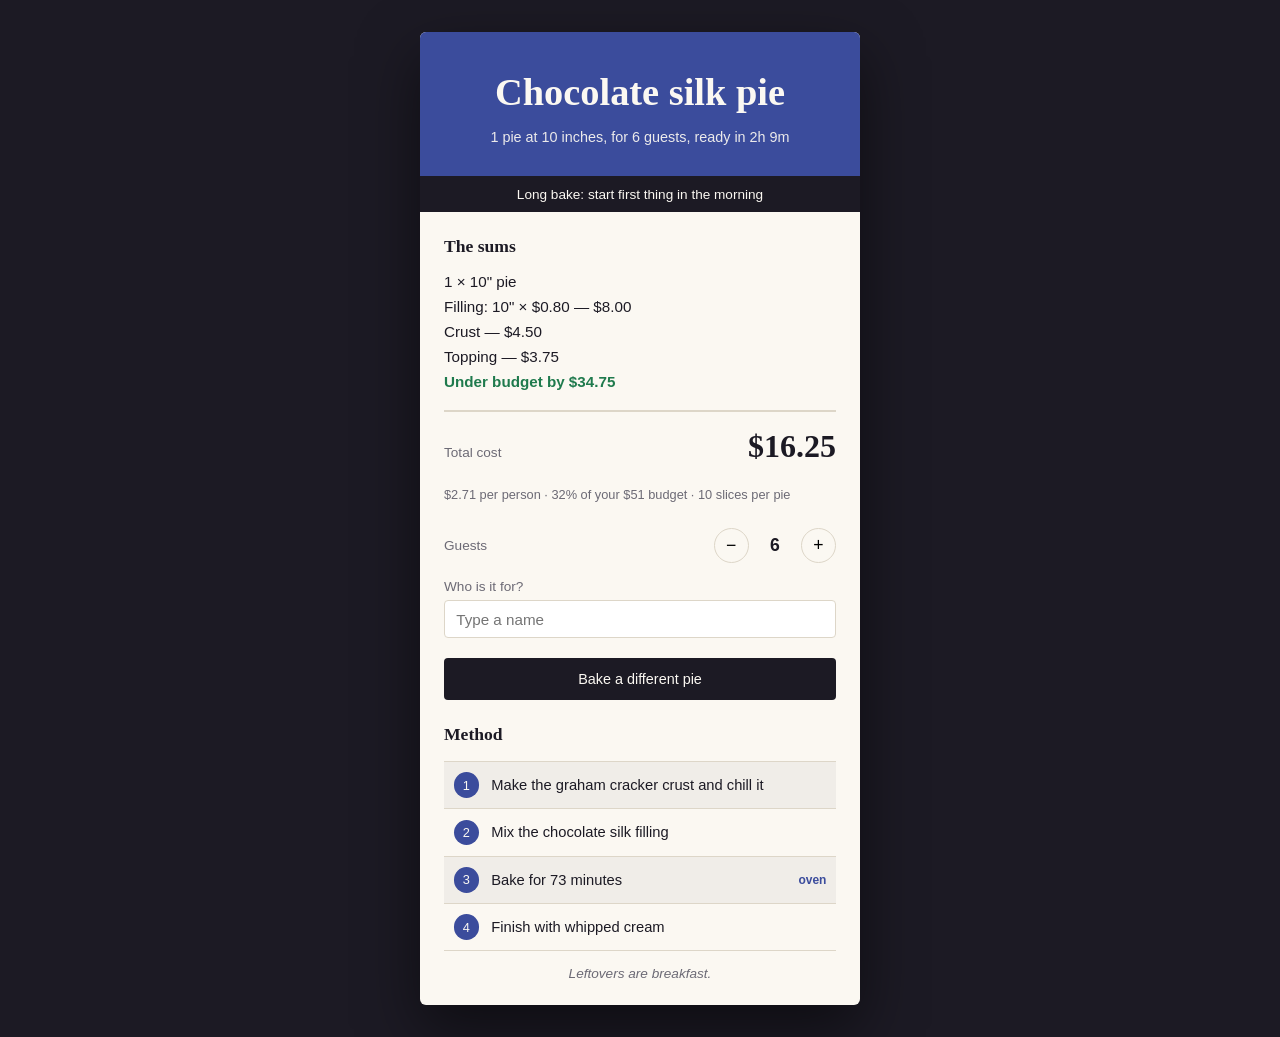
==== Week10/index.html @ e799ec42 "week ten hw" ====
<!doctype html>
<html lang="en">
  <head>
    <meta charset="UTF-8" />
    <meta name="viewport" content="width=device-width, initial-scale=1.0" />
    <title>Random Pie Generator</title>
    <link rel="stylesheet" href="css/style.css" />
  </head>

  <body>
    <article class="card">
      <header class="top">
        <p class="kicker" id="kicker"></p>
        <h1 class="name" id="name"></h1>
        <p class="sub" id="sub"></p>
      </header>

      <p class="status" id="status"></p>

      <section class="block">
        <h2>The sums</h2>
        <p class="line" id="size-line"></p>
        <p class="line" id="cost-line"></p>
        <p class="line" id="crust-line"></p>
        <p class="line" id="topping-line"></p>
        <p class="line budget" id="budget-line"></p>

        <p class="total">
          <span>Total cost</span>
          <strong id="total"></strong>
        </p>
        <p class="fine-print" id="fine-print"></p>
      </section>

      <section class="controls">
        <div class="qty">
          <span class="qty-label">Guests</span>
          <button id="minus" type="button" aria-label="One fewer guest">−</button>
          <span class="count" id="count"></span>
          <button id="plus" type="button" aria-label="One more guest">+</button>
        </div>

        <div class="field">
          <label for="who">Who is it for?</label>
          <input id="who" type="text" placeholder="Type a name" />
        </div>

        <button class="roll" id="roll" type="button">Bake a different pie</button>
      </section>

      <section class="block steps-wrap">
        <h2>Method</h2>
        <ul class="steps" id="steps"></ul>
        <p class="tagline" id="tagline"></p>
      </section>
    </article>

    <script>
   

      const crusts = [
        'all-butter shortcrust',
        'graham cracker crust',
        'lard crust',
        'chocolate cookie crust',
        'oat and almond crust',
      ]

      const fillings = [
        'Sour cherry',
        'Brown butter apple',
        'Pumpkin',
        'Key lime',
        'Blueberry lemon',
        'Pecan',
        'Peach and ginger',
        'Chocolate silk',
      ]

      const toppings = [
        'a lattice top',
        'whipped cream',
        'toasted meringue',
        'a crumble topping',
      ]

      const accents = ['#b3263e', '#2f6f4e', '#3b4c9c', '#a8541f', '#6b3f7a', '#1f7a8c']

      const taglines = [
        'Best served warm, with something cold.',
        'Rest it for an hour. Really.',
        'Nobody ever regretted a second slice.',
        'Blind bake the crust first.',
        'Leftovers are breakfast.',
        'Cut it with a hot knife.',
        'Sugar is cheaper than regret.',
      ]

      /* ---------- HELPERS ---------- */

      function pickRandom(list) {
        const index = Math.floor(Math.random() * list.length)
        return list[index]
      }

      function randomBetween(min, max) {
        return Math.floor(Math.random() * (max - min + 1)) + min
      }


      let filling
      let crust
      let topping
      let pieInches
      let costPerInch
      let crustCost
      let toppingCost
      let prepMinutes
      let bakeMinutes
      let budget
      let tagline
      let accent

      let guests = 6
      let eaterName = ''

     
      const MIN_GUESTS = 1
      const MAX_GUESTS = 20

  

      function rollNewPie() {
        filling = pickRandom(fillings)
        crust = pickRandom(crusts)
        topping = pickRandom(toppings)

        pieInches = randomBetween(8, 12)
        prepMinutes = randomBetween(15, 60)
        bakeMinutes = randomBetween(25, 75)
        budget = randomBetween(15, 60)

        costPerInch = randomBetween(5, 10) / 10 // $0.50 - $1.00
        crustCost = randomBetween(2, 4) + 0.5
        toppingCost = randomBetween(1, 3) + 0.75

        tagline = pickRandom(taglines)
        accent = pickRandom(accents)
      }

      

      function render() {

        const slicesPerPie = pieInches >= 10 ? 10 : 8

        const piesNeeded = Math.ceil(guests / slicesPerPie)

        const fillingCost = pieInches * costPerInch
        const costPerPie = fillingCost + crustCost + toppingCost
        const totalCost = costPerPie * piesNeeded
        const costPerPerson = totalCost / guests
        const budgetUsed = Math.round((totalCost / budget) * 100)
        const totalMinutes = prepMinutes + bakeMinutes
        const hoursPart = Math.floor(totalMinutes / 60)
        const minutesPart = totalMinutes % 60

        const isOverBudget = totalCost > budget
        const isLongBake = totalMinutes > 100

        const gap = Math.abs(budget - totalCost)

        let status

        if (isLongBake) {
          status = 'Long bake: start first thing in the morning'
        } else if (totalMinutes > 70) {
          status = 'An afternoon project'
        } else {
          status = 'Quick one: ready before dinner'
        }

        // ternaries for values
        const budgetLine = isOverBudget
          ? `Over budget by $${gap.toFixed(2)}`
          : `Under budget by $${gap.toFixed(2)}`

        const pieWord = piesNeeded === 1 ? 'pie' : 'pies'
        const kicker = eaterName === '' ? '' : `Made for ${eaterName}`

        const sub = `${piesNeeded} ${pieWord} at ${pieInches} inches, for ${guests} guests, ready in ${hoursPart}h ${minutesPart}m`

        const finePrint = `$${costPerPerson.toFixed(2)} per person · ${budgetUsed}% of your $${budget} budget · ${slicesPerPie} slices per pie`

        // for loop: the method list
        const steps = [
          `Make the ${crust} and chill it`,
          `Mix the ${filling.toLowerCase()} filling`,
          `Bake for ${bakeMinutes} minutes`,
          `Finish with ${topping}`,
        ]

        let stepsHTML = ''

        for (let i = 0; i < steps.length; i++) {
          const stripe = i % 2 === 0 ? 'stripe' : ''
          const isOvenStep = i % 3 === 2
          const label = isOvenStep ? `<span class="oven">oven</span>` : ''

          stepsHTML += `<li class="${stripe}"><span class="num">${i + 1}</span>${steps[i]}${label}</li>`
        }

        // ---- put it on the page ----
        document.querySelector('#kicker').textContent = kicker
        document.querySelector('#name').textContent = `${filling} pie`
        document.querySelector('#sub').textContent = sub
        document.querySelector('#status').textContent = status

        document.querySelector('#size-line').textContent =
          `${piesNeeded} × ${pieInches}" ${pieWord}`
        document.querySelector('#cost-line').textContent =
          `Filling: ${pieInches}" × $${costPerInch.toFixed(2)}  —  $${fillingCost.toFixed(2)}`
        document.querySelector('#crust-line').textContent =
          `Crust  —  $${crustCost.toFixed(2)}`
        document.querySelector('#topping-line').textContent =
          `Topping  —  $${toppingCost.toFixed(2)}`
        document.querySelector('#budget-line').textContent = budgetLine
        document.querySelector('#budget-line').classList.toggle('over', isOverBudget)

        document.querySelector('#total').textContent = `$${totalCost.toFixed(2)}`
        document.querySelector('#fine-print').textContent = finePrint
        document.querySelector('#count').textContent = guests
        document.querySelector('#steps').innerHTML = stepsHTML
        document.querySelector('#tagline').textContent = tagline

        document.body.style.setProperty('--accent', accent)

        document.querySelector('#minus').disabled = guests === MIN_GUESTS
        document.querySelector('#plus').disabled = guests === MAX_GUESTS
      }

     

      function handlePlus() {
        if (guests < MAX_GUESTS) {
          guests = guests + 1
          render()
        }
      }

      function handleMinus() {
        if (guests > MIN_GUESTS) {
          guests = guests - 1
          render()
        }
      }

      function handleName(event) {
        eaterName = event.target.value.trim()
        render()
      }

      function handleRoll() {
        rollNewPie()
        render()
      }

      document.querySelector('#plus').addEventListener('click', handlePlus)
      document.querySelector('#minus').addEventListener('click', handleMinus)
      document.querySelector('#who').addEventListener('input', handleName)
      document.querySelector('#roll').addEventListener('click', handleRoll)

      /* ---------- GO ---------- */

      rollNewPie()
      render()
    </script>
  </body>
</html>
---- Week10/css/style.css ----
:root {
  --accent: #b3263e;
  --ink: #1c1a24;
  --paper: #fbf8f2;
  --muted: #6c6a75;
  --line: #ddd6c8;
  --ff-display: 'Georgia', 'Times New Roman', serif;
  --ff-body: 'Helvetica Neue', Helvetica, Arial, sans-serif;
}

* { box-sizing: border-box; }

body {
  margin: 0;
  padding: 2rem 1rem;
  background: var(--ink);
  color: var(--ink);
  font-family: var(--ff-body);
  display: flex;
  justify-content: center;
  align-items: flex-start;
  min-height: 100vh;
}

.card {
  background: var(--paper);
  width: 100%;
  max-width: 440px;
  border-radius: 6px;
  overflow: hidden;
  box-shadow: 0 24px 60px rgb(0 0 0 / 0.5);
}

.top {
  background: var(--accent);
  color: var(--paper);
  padding: 2rem 1.5rem 1.75rem;
  text-align: center;
}

.kicker { margin: 0; font-size: 0.85rem; font-style: italic; opacity: 0.9; }
.kicker:empty { display: none; }

.name {
  font-family: var(--ff-display);
  font-size: 2.4rem;
  line-height: 1.05;
  margin: 0.5rem 0 0;
  font-weight: 700;
}

.sub { margin: 0.9rem 0 0; font-size: 0.9rem; line-height: 1.5; opacity: 0.92; }

.status {
  margin: 0;
  padding: 0.65rem 1.5rem;
  background: var(--ink);
  color: var(--paper);
  font-size: 0.85rem;
  text-align: center;
}

.block { padding: 1.5rem; }

.block h2 {
  font-family: var(--ff-display);
  font-size: 1.1rem;
  margin: 0 0 1rem;
}

.line {
  display: flex;
  justify-content: space-between;
  gap: 1rem;
  margin: 0 0 0.5rem;
  font-size: 0.95rem;
}

.line:empty { display: none; }

.budget { color: #1f7a4d; font-weight: 600; }
.budget.over { color: #b3261e; }

.total {
  display: flex;
  justify-content: space-between;
  align-items: baseline;
  margin: 1.25rem 0 0;
  padding-top: 1rem;
  border-top: 2px solid var(--line);
}

.total span { font-size: 0.85rem; color: var(--muted); }
.total strong { font-family: var(--ff-display); font-size: 2rem; }

.fine-print { margin: 1.25rem 0 0; font-size: 0.8rem; line-height: 1.5; color: var(--muted); }

.steps-wrap { padding-top: 0; }

.steps {
  list-style: none;
  margin: 0;
  padding: 0;
  border-top: 1px solid var(--line);
}

.steps li {
  display: flex;
  align-items: center;
  gap: 0.75rem;
  padding: 0.65rem 0.6rem;
  font-size: 0.92rem;
  border-bottom: 1px solid var(--line);
}

.steps li.stripe { background: rgb(0 0 0 / 0.045); }

.steps .num {
  flex: none;
  width: 1.6rem;
  height: 1.6rem;
  border-radius: 50%;
  background: var(--accent);
  color: var(--paper);
  font-size: 0.8rem;
  display: grid;
  place-items: center;
}

.steps .oven {
  margin-left: auto;
  font-size: 0.75rem;
  color: var(--accent);
  font-weight: 700;
}

.tagline { margin: 0.9rem 0 0; font-size: 0.85rem; font-style: italic; color: var(--muted); text-align: center; }



.controls { padding: 0 1.5rem 1.5rem; }

.qty { display: flex; align-items: center; gap: 0.75rem; margin: 0 0 1rem; }

.qty .qty-label { font-size: 0.85rem; color: var(--muted); margin-right: auto; }

.qty button {
  width: 2.2rem;
  height: 2.2rem;
  border: 1px solid var(--line);
  border-radius: 999px;
  background: transparent;
  font-size: 1.1rem;
  line-height: 1;
  cursor: pointer;
  font-family: inherit;
  transition: background 150ms ease;
}

.qty button:hover { background: rgb(0 0 0 / 0.06); }
.qty button:disabled { opacity: 0.3; cursor: not-allowed; }

.qty .count { min-width: 1.75rem; text-align: center; font-weight: 700; font-size: 1.1rem; }

.field label { display: block; font-size: 0.85rem; color: var(--muted); margin-bottom: 0.35rem; }

.field input {
  width: 100%;
  padding: 0.6rem 0.7rem;
  border: 1px solid var(--line);
  border-radius: 4px;
  font-family: inherit;
  font-size: 0.95rem;
  background: #fff;
}

.roll {
  display: block;
  width: 100%;
  margin-top: 1.25rem;
  padding: 0.8rem;
  border: 0;
  border-radius: 4px;
  background: var(--ink);
  color: var(--paper);
  font-family: inherit;
  font-size: 0.9rem;
  cursor: pointer;
  transition: opacity 150ms ease;
}

.roll:hover { opacity: 0.85; }

@media (max-width: 600px) {
  body { padding: 1rem 0.75rem; }
  .name { font-size: 2rem; }
}
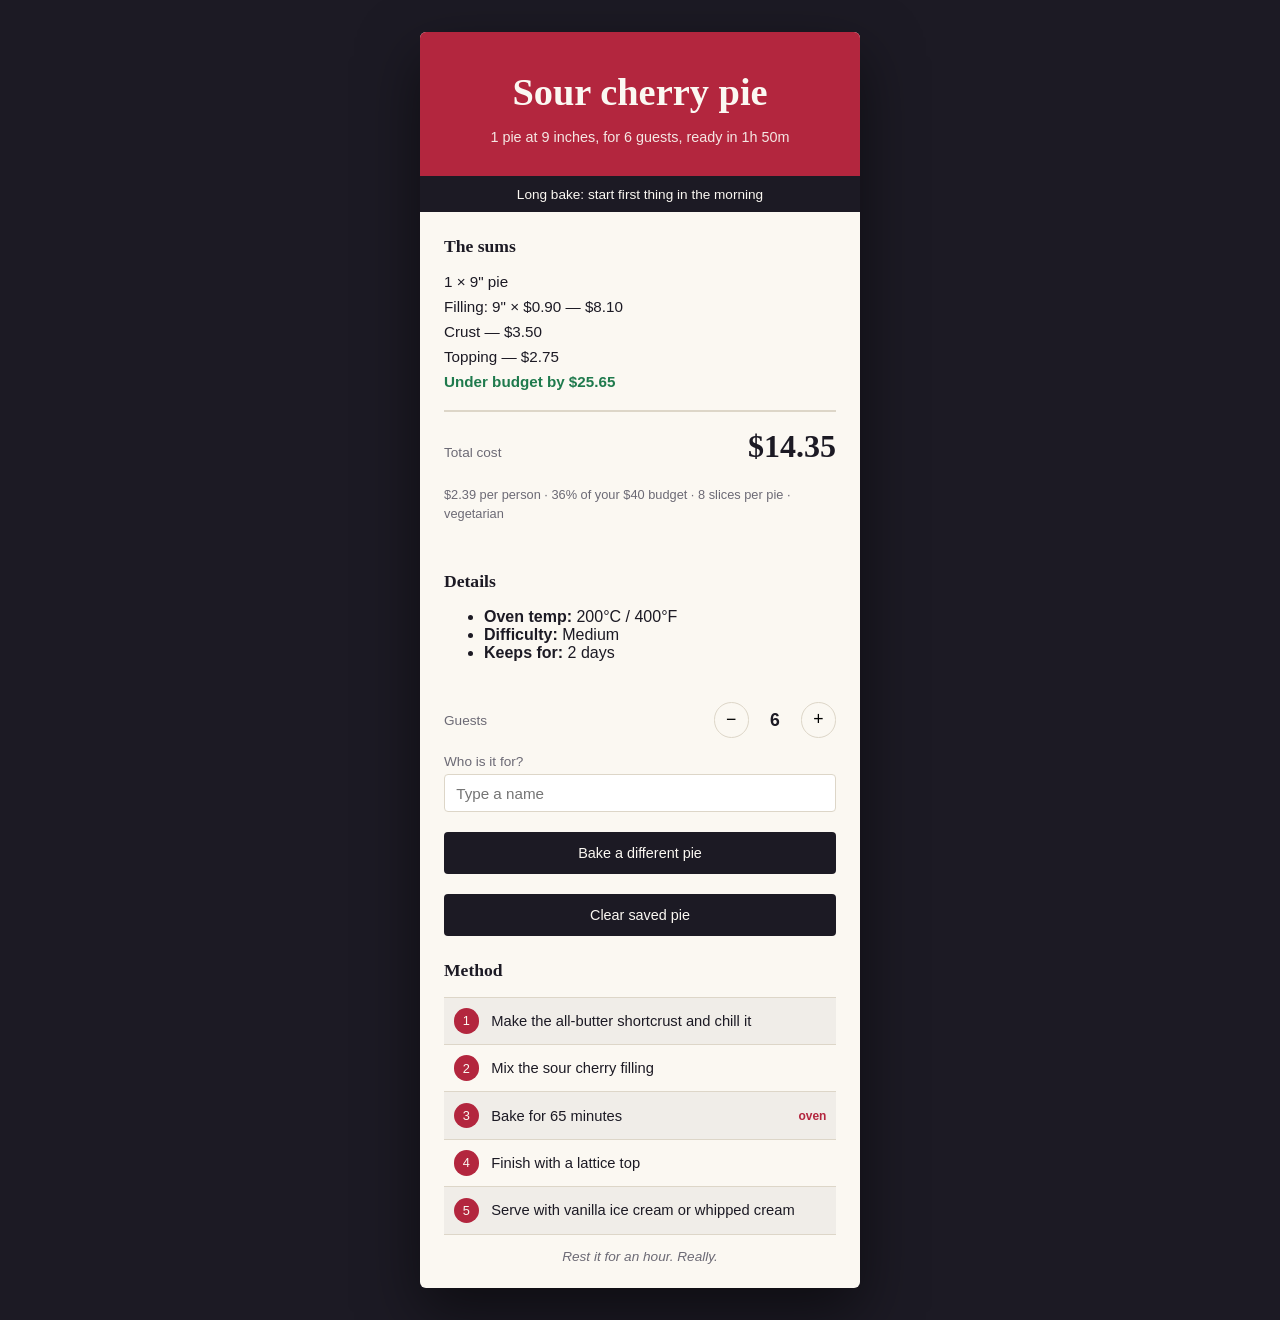
==== commit 1788f0cc: "week 12 objects deep dive" ====
--- a/Week10/index.html
+++ b/Week10/index.html
@@ -32,6 +32,12 @@
         <p class="fine-print" id="fine-print"></p>
       </section>
 
+     
+      <section class="block">
+        <h2>Details</h2>
+        <ul id="details"></ul>
+      </section>
+
       <section class="controls">
         <div class="qty">
           <span class="qty-label">Guests</span>
@@ -46,6 +52,8 @@
         </div>
 
         <button class="roll" id="roll" type="button">Bake a different pie</button>
+        <!-- NEW (Part B) -->
+        <button class="roll" id="clear" type="button">Clear saved pie</button>
       </section>
 
       <section class="block steps-wrap">
@@ -56,119 +64,242 @@
     </article>
 
     <script>
-   
-
-      const crusts = [
-        'all-butter shortcrust',
-        'graham cracker crust',
-        'lard crust',
-        'chocolate cookie crust',
-        'oat and almond crust',
+      /*
+        PART B ANSWER :
+
+        When the saved pie comes back from local storage, its DATA is all there
+        (filling, prepMinutes, the serveWith array, the details object) but its
+        methods are gone. Calling savedPie.totalMinutes() throws
+        "totalMinutes is not a function". That is because JSON only stores data,
+        and JSON.stringify silently drops functions.
+
+        To fix it, I would not trust the parsed copy: I look the pie up again in
+        my pies array by its filling name, so I get the original object with its
+        methods back (see loadSavedPie below).
+      */
+
+      /* ---------- DATA ---------- */
+
+     
+      const pies = [
+        {
+          filling: 'Sour cherry',
+          crust: 'all-butter shortcrust',
+          topping: 'a lattice top',
+          pieInches: 9,
+          costPerInch: 0.9,
+          crustCost: 3.5,
+          toppingCost: 2.75,
+          prepMinutes: 45,
+          bakeMinutes: 65,
+          budget: 40,
+          tagline: 'Rest it for an hour. Really.',
+          accent: '#b3263e',
+          isVegetarian: true,
+          serveWith: ['vanilla ice cream', 'whipped cream'],
+          details: {
+            'Oven temp': '200°C / 400°F',
+            Difficulty: 'Medium',
+            'Keeps for': '2 days',
+          },
+
+          totalMinutes() {
+            return this.prepMinutes + this.bakeMinutes
+          },
+          costPerPie() {
+            return this.pieInches * this.costPerInch + this.crustCost + this.toppingCost
+          },
+        },
+        {
+          filling: 'Brown butter apple',
+          crust: 'lard crust',
+          topping: 'a crumble topping',
+          pieInches: 10,
+          costPerInch: 0.7,
+          crustCost: 2.5,
+          toppingCost: 1.75,
+          prepMinutes: 30,
+          bakeMinutes: 50,
+          budget: 30,
+          tagline: 'Best served warm, with something cold.',
+          accent: '#a8541f',
+          isVegetarian: false,
+          serveWith: ['cheddar', 'cinnamon ice cream'],
+          details: {
+            'Oven temp': '190°C / 375°F',
+            Difficulty: 'Easy',
+            'Keeps for': '3 days',
+          },
+
+          totalMinutes() {
+            return this.prepMinutes + this.bakeMinutes
+          },
+          costPerPie() {
+            return this.pieInches * this.costPerInch + this.crustCost + this.toppingCost
+          },
+        },
+        {
+          filling: 'Pumpkin',
+          crust: 'graham cracker crust',
+          topping: 'whipped cream',
+          pieInches: 9,
+          costPerInch: 0.6,
+          crustCost: 2.5,
+          toppingCost: 1.75,
+          prepMinutes: 25,
+          bakeMinutes: 40,
+          budget: 20,
+          tagline: 'Leftovers are breakfast.',
+          accent: '#6b3f7a',
+          isVegetarian: true,
+          serveWith: ['hot coffee', 'maple syrup'],
+          details: {
+            'Oven temp': '175°C / 350°F',
+            Difficulty: 'Easy',
+            'Keeps for': '4 days',
+            'Chill time': '4 hours',
+          },
+
+          totalMinutes() {
+            return this.prepMinutes + this.bakeMinutes
+          },
+          costPerPie() {
+            return this.pieInches * this.costPerInch + this.crustCost + this.toppingCost
+          },
+        },
+        {
+          filling: 'Key lime',
+          crust: 'graham cracker crust',
+          topping: 'toasted meringue',
+          pieInches: 8,
+          costPerInch: 1,
+          crustCost: 2.5,
+          toppingCost: 2.75,
+          prepMinutes: 20,
+          bakeMinutes: 15,
+          budget: 25,
+          tagline: 'Cut it with a hot knife.',
+          accent: '#2f6f4e',
+          isVegetarian: true,
+          serveWith: ['fresh lime zest'],
+          details: {
+            'Oven temp': '175°C / 350°F',
+            Difficulty: 'Medium',
+            'Keeps for': '2 days',
+            'Chill time': '6 hours',
+          },
+
+          totalMinutes() {
+            return this.prepMinutes + this.bakeMinutes
+          },
+          costPerPie() {
+            return this.pieInches * this.costPerInch + this.crustCost + this.toppingCost
+          },
+        },
+        {
+          filling: 'Chocolate silk',
+          crust: 'chocolate cookie crust',
+          topping: 'whipped cream',
+          pieInches: 11,
+          costPerInch: 0.8,
+          crustCost: 3.5,
+          toppingCost: 1.75,
+          prepMinutes: 40,
+          bakeMinutes: 70,
+          budget: 45,
+          tagline: 'Nobody ever regretted a second slice.',
+          accent: '#3b4c9c',
+          isVegetarian: true,
+          serveWith: ['raspberries', 'espresso'],
+          details: {
+            'Oven temp': '160°C / 325°F',
+            Difficulty: 'Hard',
+            'Keeps for': '3 days',
+          },
+
+          totalMinutes() {
+            return this.prepMinutes + this.bakeMinutes
+          },
+          costPerPie() {
+            return this.pieInches * this.costPerInch + this.crustCost + this.toppingCost
+          },
+        },
       ]
 
-      const fillings = [
-        'Sour cherry',
-        'Brown butter apple',
-        'Pumpkin',
-        'Key lime',
-        'Blueberry lemon',
-        'Pecan',
-        'Peach and ginger',
-        'Chocolate silk',
-      ]
-
-      const toppings = [
-        'a lattice top',
-        'whipped cream',
-        'toasted meringue',
-        'a crumble topping',
-      ]
-
-      const accents = ['#b3263e', '#2f6f4e', '#3b4c9c', '#a8541f', '#6b3f7a', '#1f7a8c']
-
-      const taglines = [
-        'Best served warm, with something cold.',
-        'Rest it for an hour. Really.',
-        'Nobody ever regretted a second slice.',
-        'Blind bake the crust first.',
-        'Leftovers are breakfast.',
-        'Cut it with a hot knife.',
-        'Sugar is cheaper than regret.',
-      ]
-
-      /* ---------- HELPERS ---------- */
+      
 
       function pickRandom(list) {
         const index = Math.floor(Math.random() * list.length)
         return list[index]
       }
 
-      function randomBetween(min, max) {
-        return Math.floor(Math.random() * (max - min + 1)) + min
-      }
-
-
-      let filling
-      let crust
-      let topping
-      let pieInches
-      let costPerInch
-      let crustCost
-      let toppingCost
-      let prepMinutes
-      let bakeMinutes
-      let budget
-      let tagline
-      let accent
+    
+      let currentPie
 
       let guests = 6
       let eaterName = ''
 
-     
       const MIN_GUESTS = 1
       const MAX_GUESTS = 20
+      const STORAGE_KEY = 'savedPie'
+
+    
+
+      function rollNewPie() {
+        currentPie = pickRandom(pies)
+      }
+
+      function savePie() {
+        localStorage.setItem(STORAGE_KEY, JSON.stringify(currentPie))
+      }
+
+     
+      function loadSavedPie() {
+        const raw = localStorage.getItem(STORAGE_KEY)
+
+        if (!raw) {
+          return false
+        }
+
+        try {
+          const saved = JSON.parse(raw)
+
+         
+          const original = pies.find(function (pie) {
+            return pie.filling === saved.filling
+          })
+
+          if (original) {
+            currentPie = original
+            return true
+          }
+        } catch (error) {
+          
+        }
+
+        return false
+      }
 
   
 
-      function rollNewPie() {
-        filling = pickRandom(fillings)
-        crust = pickRandom(crusts)
-        topping = pickRandom(toppings)
-
-        pieInches = randomBetween(8, 12)
-        prepMinutes = randomBetween(15, 60)
-        bakeMinutes = randomBetween(25, 75)
-        budget = randomBetween(15, 60)
-
-        costPerInch = randomBetween(5, 10) / 10 // $0.50 - $1.00
-        crustCost = randomBetween(2, 4) + 0.5
-        toppingCost = randomBetween(1, 3) + 0.75
-
-        tagline = pickRandom(taglines)
-        accent = pickRandom(accents)
-      }
-
-      
-
       function render() {
-
-        const slicesPerPie = pieInches >= 10 ? 10 : 8
+        const slicesPerPie = currentPie.pieInches >= 10 ? 10 : 8
 
         const piesNeeded = Math.ceil(guests / slicesPerPie)
 
-        const fillingCost = pieInches * costPerInch
-        const costPerPie = fillingCost + crustCost + toppingCost
+        const fillingCost = currentPie.pieInches * currentPie.costPerInch
+        const costPerPie = currentPie.costPerPie() // method
         const totalCost = costPerPie * piesNeeded
         const costPerPerson = totalCost / guests
-        const budgetUsed = Math.round((totalCost / budget) * 100)
-        const totalMinutes = prepMinutes + bakeMinutes
+        const budgetUsed = Math.round((totalCost / currentPie.budget) * 100)
+        const totalMinutes = currentPie.totalMinutes() // method
         const hoursPart = Math.floor(totalMinutes / 60)
         const minutesPart = totalMinutes % 60
 
-        const isOverBudget = totalCost > budget
+        const isOverBudget = totalCost > currentPie.budget
         const isLongBake = totalMinutes > 100
 
-        const gap = Math.abs(budget - totalCost)
+        const gap = Math.abs(currentPie.budget - totalCost)
 
         let status
 
@@ -180,24 +311,25 @@
           status = 'Quick one: ready before dinner'
         }
 
-        // ternaries for values
         const budgetLine = isOverBudget
           ? `Over budget by $${gap.toFixed(2)}`
           : `Under budget by $${gap.toFixed(2)}`
 
         const pieWord = piesNeeded === 1 ? 'pie' : 'pies'
         const kicker = eaterName === '' ? '' : `Made for ${eaterName}`
-
-        const sub = `${piesNeeded} ${pieWord} at ${pieInches} inches, for ${guests} guests, ready in ${hoursPart}h ${minutesPart}m`
-
-        const finePrint = `$${costPerPerson.toFixed(2)} per person · ${budgetUsed}% of your $${budget} budget · ${slicesPerPie} slices per pie`
-
-        // for loop: the method list
+        const diet = currentPie.isVegetarian ? 'vegetarian' : 'not vegetarian'
+
+        const sub = `${piesNeeded} ${pieWord} at ${currentPie.pieInches} inches, for ${guests} guests, ready in ${hoursPart}h ${minutesPart}m`
+
+        const finePrint = `$${costPerPerson.toFixed(2)} per person · ${budgetUsed}% of your $${currentPie.budget} budget · ${slicesPerPie} slices per pie · ${diet}`
+
+   
         const steps = [
-          `Make the ${crust} and chill it`,
-          `Mix the ${filling.toLowerCase()} filling`,
-          `Bake for ${bakeMinutes} minutes`,
-          `Finish with ${topping}`,
+          `Make the ${currentPie.crust} and chill it`,
+          `Mix the ${currentPie.filling.toLowerCase()} filling`,
+          `Bake for ${currentPie.bakeMinutes} minutes`,
+          `Finish with ${currentPie.topping}`,
+          `Serve with ${currentPie.serveWith.join(' or ')}`,
         ]
 
         let stepsHTML = ''
@@ -210,20 +342,29 @@
           stepsHTML += `<li class="${stripe}"><span class="num">${i + 1}</span>${steps[i]}${label}</li>`
         }
 
-        // ---- put it on the page ----
+        
+        const detailKeys = Object.keys(currentPie.details)
+        let detailsHTML = ''
+
+        for (let i = 0; i < detailKeys.length; i++) {
+          const key = detailKeys[i]
+          detailsHTML += `<li><strong>${key}:</strong> ${currentPie.details[key]}</li>`
+        }
+
+        
         document.querySelector('#kicker').textContent = kicker
-        document.querySelector('#name').textContent = `${filling} pie`
+        document.querySelector('#name').textContent = `${currentPie.filling} pie`
         document.querySelector('#sub').textContent = sub
         document.querySelector('#status').textContent = status
 
         document.querySelector('#size-line').textContent =
-          `${piesNeeded} × ${pieInches}" ${pieWord}`
+          `${piesNeeded} × ${currentPie.pieInches}" ${pieWord}`
         document.querySelector('#cost-line').textContent =
-          `Filling: ${pieInches}" × $${costPerInch.toFixed(2)}  —  $${fillingCost.toFixed(2)}`
+          `Filling: ${currentPie.pieInches}" × $${currentPie.costPerInch.toFixed(2)}  —  $${fillingCost.toFixed(2)}`
         document.querySelector('#crust-line').textContent =
-          `Crust  —  $${crustCost.toFixed(2)}`
+          `Crust  —  $${currentPie.crustCost.toFixed(2)}`
         document.querySelector('#topping-line').textContent =
-          `Topping  —  $${toppingCost.toFixed(2)}`
+          `Topping  —  $${currentPie.toppingCost.toFixed(2)}`
         document.querySelector('#budget-line').textContent = budgetLine
         document.querySelector('#budget-line').classList.toggle('over', isOverBudget)
 
@@ -231,16 +372,16 @@
         document.querySelector('#fine-print').textContent = finePrint
         document.querySelector('#count').textContent = guests
         document.querySelector('#steps').innerHTML = stepsHTML
-        document.querySelector('#tagline').textContent = tagline
-
-        document.body.style.setProperty('--accent', accent)
+        document.querySelector('#details').innerHTML = detailsHTML
+        document.querySelector('#tagline').textContent = currentPie.tagline
+
+        document.body.style.setProperty('--accent', currentPie.accent)
 
         document.querySelector('#minus').disabled = guests === MIN_GUESTS
         document.querySelector('#plus').disabled = guests === MAX_GUESTS
       }
 
-     
-
+      
       function handlePlus() {
         if (guests < MAX_GUESTS) {
           guests = guests + 1
@@ -262,6 +403,13 @@
 
       function handleRoll() {
         rollNewPie()
+        savePie()
+        render()
+      }
+
+      function handleClear() {
+        localStorage.removeItem(STORAGE_KEY)
+        rollNewPie()
         render()
       }
 
@@ -269,10 +417,13 @@
       document.querySelector('#minus').addEventListener('click', handleMinus)
       document.querySelector('#who').addEventListener('input', handleName)
       document.querySelector('#roll').addEventListener('click', handleRoll)
-
-      /* ---------- GO ---------- */
-
-      rollNewPie()
+      document.querySelector('#clear').addEventListener('click', handleClear)
+
+  
+      if (!loadSavedPie()) {
+        rollNewPie()
+      }
+
       render()
     </script>
   </body>
